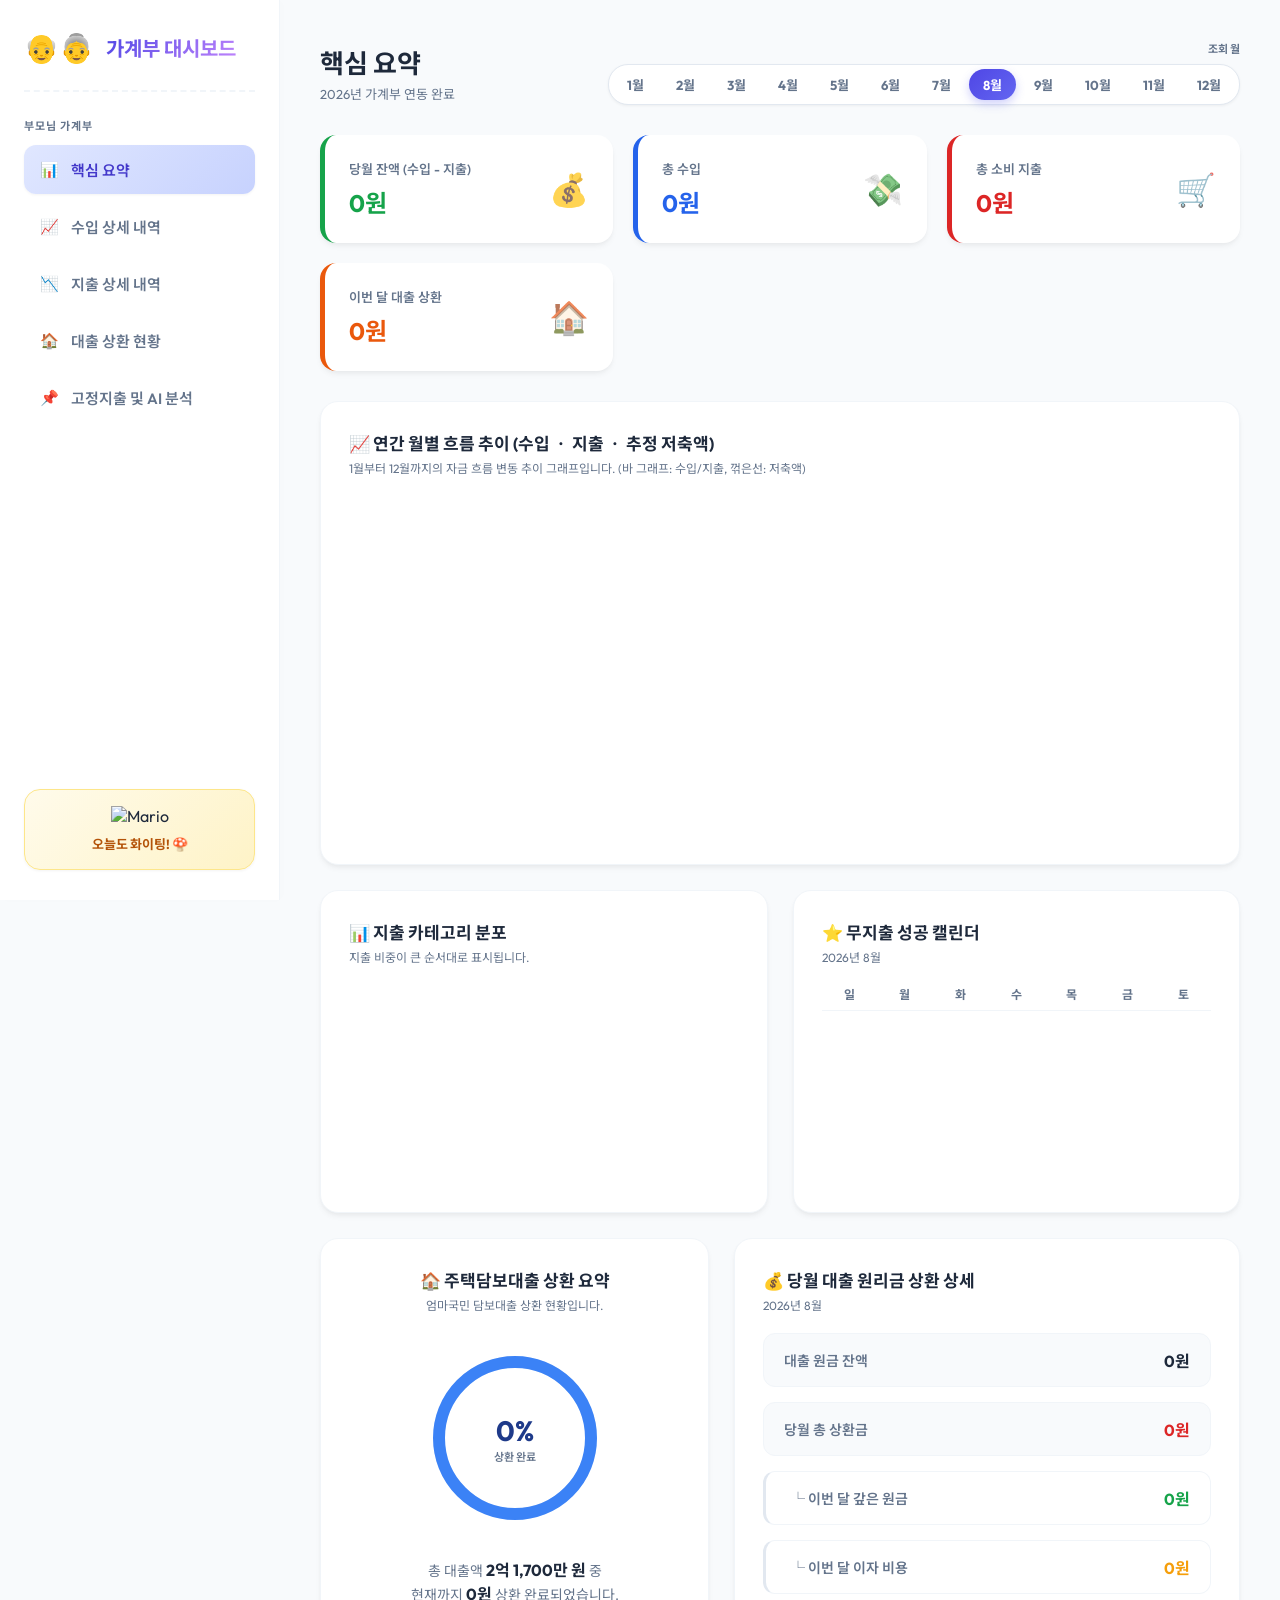
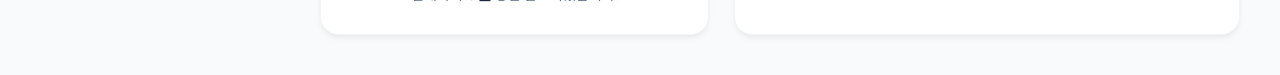
==== public/parents.html @ f51fed5f "Add files via upload" ====
<!DOCTYPE html>
<html lang="ko">
<head>
    <meta charset="UTF-8">
    <meta name="viewport" content="width=device-width, initial-scale=1.0">
    <title>부모님 가계부 대시보드</title>
    <!-- Google Fonts -->
    <link href="https://fonts.googleapis.com/css2?family=Outfit:wght@300;400;600;700&family=Noto+Sans+KR:wght@300;400;500;700&display=swap" rel="stylesheet">
    <!-- Chart.js -->
    <script src="https://cdn.jsdelivr.net/npm/chart.js"></script>
    <script src="https://cdn.jsdelivr.net/npm/marked/marked.min.js"></script>
    <link rel="stylesheet" href="parents.css">
</head>
<body>
    <div class="parents-layout">
        <!-- Left Sidebar (Matching Mockup) -->
        <aside class="sidebar">
            <div class="sidebar-logo">
                <span class="logo-emoji">👴👵</span>
                <h2>가계부 대시보드</h2>
            </div>
            
            <nav class="sidebar-nav">
                <div class="nav-section-title">부모님 가계부</div>
                <ul>
                    <li class="nav-item active" data-tab="overview">
                        <span class="nav-icon">📊</span> 핵심 요약
                    </li>
                    <li class="nav-item" data-tab="income-detail">
                        <span class="nav-icon">📈</span> 수입 상세 내역
                    </li>
                    <li class="nav-item" data-tab="expense-detail">
                        <span class="nav-icon">📉</span> 지출 상세 내역
                    </li>
                    <li class="nav-item" data-tab="loan-status">
                        <span class="nav-icon">🏠</span> 대출 상환 현황
                    </li>
                    <li class="nav-item" data-tab="fixed-analysis">
                        <span class="nav-icon">📌</span> 고정지출 및 AI 분석
                    </li>
                </ul>
            </nav>

            <!-- Fun Mario sticker matching the user mockup -->
            <div class="sidebar-sticker">
                <img src="https://img.icons8.com/color/96/super-mario.png" alt="Mario" class="mario-img">
                <p>오늘도 화이팅! 🍄</p>
            </div>
        </aside>

        <!-- Main Content Area -->
        <main class="main-content">
            <!-- Top Controls (Month selector in mockup pill shape) -->
            <header class="content-header">
                <div class="header-title">
                    <h1 id="activeTabTitle">핵심 요약</h1>
                    <p class="subtitle" id="parentsSourceBadge">2026년 가계부 연동 완료</p>
                </div>
                
                <div class="month-selector">
                    <span class="month-label">조회 월</span>
                    <div class="month-pills" id="monthPills">
                        <!-- Pill buttons 1월 to 12월 will be generated here -->
                    </div>
                </div>
            </header>

            <!-- Stat Cards Row -->
            <section class="stats-row">
                <div class="stat-card savings-border">
                    <div class="stat-info">
                        <h3>당월 잔액 (수입 - 지출)</h3>
                        <p class="stat-value savings-text" id="balanceVal">0원</p>
                    </div>
                    <span class="stat-emoji">💰</span>
                </div>
                
                <div class="stat-card income-border">
                    <div class="stat-info">
                        <h3>총 수입</h3>
                        <p class="stat-value income-text" id="incomeVal">0원</p>
                    </div>
                    <span class="stat-emoji">💸</span>
                </div>

                <div class="stat-card expense-border">
                    <div class="stat-info">
                        <h3>총 소비 지출</h3>
                        <p class="stat-value expense-text" id="expenseVal">0원</p>
                    </div>
                    <span class="stat-emoji">🛒</span>
                </div>

                <div class="stat-card loan-border">
                    <div class="stat-info">
                        <h3>이번 달 대출 상환</h3>
                        <p class="stat-value loan-text" id="loanVal">0원</p>
                    </div>
                    <span class="stat-emoji">🏠</span>
                </div>
            </section>

            <!-- TAB 1: 핵심 요약 (Overview Tab) -->
            <section class="tab-panel active" id="panel-overview">
                
                <!-- Yearly Flow Trend Chart Card (Matching Mockup combination) -->
                <div class="panel-card trend-panel-card" style="margin-bottom: 25px;">
                    <div class="panel-card-header">
                        <h3>📈 연간 월별 흐름 추이 (수입 ㆍ 지출 ㆍ 추정 저축액)</h3>
                        <span class="header-help">1월부터 12월까지의 자금 흐름 변동 추이 그래프입니다. (바 그래프: 수입/지출, 꺾은선: 저축액)</span>
                    </div>
                    <div class="trend-chart-wrapper" style="height: 340px; position: relative;">
                        <canvas id="trendChart"></canvas>
                    </div>
                </div>

                <div class="overview-grid">
                    <!-- Chart Column -->
                    <div class="panel-card chart-panel">
                        <div class="panel-card-header">
                            <h3>📊 지출 카테고리 분포</h3>
                            <span class="header-help">지출 비중이 큰 순서대로 표시됩니다.</span>
                        </div>
                        <div class="chart-wrapper">
                            <canvas id="overviewChart"></canvas>
                        </div>
                    </div>
                    
                    <!-- Calendar / Success Panel -->
                    <div class="panel-card calendar-panel">
                        <div class="panel-card-header">
                            <h3>⭐ 무지출 성공 캘린더</h3>
                            <span class="header-help" id="calMonthTitle">2026년 8월</span>
                        </div>
                        <div class="calendar-layout">
                            <div class="cal-week-header">
                                <div>일</div><div>월</div><div>화</div><div>수</div><div>목</div><div>금</div><div>토</div>
                            </div>
                            <div class="cal-days-grid" id="parentsCalendar"></div>
                        </div>
                    </div>
                </div>

                <!-- Loan visual grid duplicated in overview for discoverability -->
                <div class="loan-visual-grid" style="margin-top: 25px;">
                    <!-- Progress Card -->
                    <div class="panel-card loan-progress-card">
                        <div class="panel-card-header">
                            <h3>🏠 주택담보대출 상환 요약</h3>
                            <span class="header-help">엄마국민 담보대출 상환 현황입니다.</span>
                        </div>
                        <div class="loan-progress-gauge-container">
                            <svg class="progress-ring" width="180" height="180">
                                <circle class="progress-ring-circle-bg" stroke="#f1f5f9" stroke-width="12" fill="transparent" r="76" cx="90" cy="90"/>
                                <circle class="progress-ring-circle" id="loanProgressRingOverview" stroke="#3b82f6" stroke-width="12" fill="transparent" r="76" cx="90" cy="90"/>
                            </svg>
                            <div class="gauge-overlay">
                                <span class="gauge-pct" id="loanGaugePctOverview">0%</span>
                                <span class="gauge-label">상환 완료</span>
                            </div>
                        </div>
                        
                        <div class="loan-gauge-info">
                            <p>총 대출액 <strong>2억 1,700만 원</strong> 중</p>
                            <p>현재까지 <strong id="loanRepaidAmtOverview" class="savings-text">0원</strong> 상환 완료되었습니다.</p>
                        </div>
                    </div>

                    <!-- Details Card -->
                    <div class="panel-card loan-stats-card">
                        <div class="panel-card-header">
                            <h3>💰 당월 대출 원리금 상환 상세</h3>
                            <span class="header-help" id="loanMonthLabelOverview">2026년 8월</span>
                        </div>
                        <div class="loan-numbers-grid">
                            <div class="loan-num-item">
                                <span class="num-label">대출 원금 잔액</span>
                                <span class="num-value" id="loanStatBalanceOverview">0원</span>
                            </div>
                            <div class="loan-num-item">
                                <span class="num-label">당월 총 상환금</span>
                                <span class="num-value expense-text" id="loanStatTotalOverview">0원</span>
                            </div>
                            <div class="loan-num-item highlight">
                                <span class="num-label">└ 이번 달 갚은 원금</span>
                                <span class="num-value savings-text" id="loanStatPrincipalOverview">0원</span>
                            </div>
                            <div class="loan-num-item highlight">
                                <span class="num-label">└ 이번 달 이자 비용</span>
                                <span class="num-value warn-text" id="loanStatInterestOverview">0원</span>
                            </div>
                        </div>
                    </div>
                </div>
            </section>

            <!-- TAB 2: 수입 상세 내역 (Income Detail) -->
            <section class="tab-panel" id="panel-income-detail">
                <div class="panel-card table-panel">
                    <div class="panel-card-header">
                        <h3>📈 수입 상세 항목 리스트</h3>
                        <span class="header-help">이번 달에 입금된 모든 수입 내역입니다.</span>
                    </div>
                    <div class="table-container">
                        <table class="detail-table">
                            <thead>
                                <tr>
                                    <th>날짜</th>
                                    <th>수입 항목(대분류)</th>
                                    <th>상세 분류</th>
                                    <th>내용 / 출처</th>
                                    <th class="text-right">금액</th>
                                </tr>
                            </thead>
                            <tbody id="incomeTableBody">
                                <!-- Dynamic rows -->
                            </tbody>
                        </table>
                    </div>
                </div>
            </section>

            <!-- TAB 3: 지출 상세 내역 (Expense Detail) -->
            <section class="tab-panel" id="panel-expense-detail">
                <div class="panel-card table-panel">
                    <div class="panel-card-header">
                        <h3>📉 소비 및 지출 상세 리스트</h3>
                        <span class="header-help">이번 달에 사용된 모든 지출 내역입니다. (카드값 납부 내역 제외)</span>
                    </div>
                    <div class="table-container">
                        <table class="detail-table">
                            <thead>
                                <tr>
                                    <th>날짜</th>
                                    <th>결제 수단</th>
                                    <th>지출 분류</th>
                                    <th>상세 내역</th>
                                    <th>사용처</th>
                                    <th class="text-right">금액</th>
                                </tr>
                            </thead>
                            <tbody id="expenseTableBody">
                                <!-- Dynamic rows -->
                            </tbody>
                        </table>
                    </div>
                </div>
            </section>

            <!-- TAB 4: 대출 상환 현황 (Loan Status) -->
            <section class="tab-panel" id="panel-loan-status">
                <div class="loan-visual-grid">
                    <!-- Progress Card -->
                    <div class="panel-card loan-progress-card">
                        <div class="panel-card-header">
                            <h3>🏠 주택담보대출 상환 요약</h3>
                            <span class="header-help">엄마국민 담보대출 상환 현황입니다.</span>
                        </div>
                        <div class="loan-progress-gauge-container">
                            <svg class="progress-ring" width="180" height="180">
                                <circle class="progress-ring-circle-bg" stroke="#f1f5f9" stroke-width="12" fill="transparent" r="76" cx="90" cy="90"/>
                                <circle class="progress-ring-circle" id="loanProgressRing" stroke="#3b82f6" stroke-width="12" fill="transparent" r="76" cx="90" cy="90"/>
                            </svg>
                            <div class="gauge-overlay">
                                <span class="gauge-pct" id="loanGaugePct">0%</span>
                                <span class="gauge-label">상환 완료</span>
                            </div>
                        </div>
                        
                        <div class="loan-gauge-info">
                            <p>총 대출액 <strong>2억 1,700만 원</strong> 중</p>
                            <p>현재까지 <strong id="loanRepaidAmt" class="savings-text">0원</strong> 상환 완료되었습니다.</p>
                        </div>
                    </div>

                    <!-- Details Card -->
                    <div class="panel-card loan-stats-card">
                        <div class="panel-card-header">
                            <h3>💰 당월 대출 원리금 상환 상세</h3>
                            <span class="header-help" id="loanMonthLabel">2026년 8월</span>
                        </div>
                        <div class="loan-numbers-grid">
                            <div class="loan-num-item">
                                <span class="num-label">대출 원금 잔액</span>
                                <span class="num-value" id="loanStatBalance">0원</span>
                            </div>
                            <div class="loan-num-item">
                                <span class="num-label">당월 총 상환금</span>
                                <span class="num-value expense-text" id="loanStatTotal">0원</span>
                            </div>
                            <div class="loan-num-item highlight">
                                <span class="num-label">└ 이번 달 갚은 원금</span>
                                <span class="num-value savings-text" id="loanStatPrincipal">0원</span>
                            </div>
                            <div class="loan-num-item highlight">
                                <span class="num-label">└ 이번 달 이자 비용</span>
                                <span class="num-value warn-text" id="loanStatInterest">0원</span>
                            </div>
                        </div>
                    </div>
                </div>
            </section>

            <!-- TAB 5: 고정지출 및 AI 분석 (Fixed Expenses & AI Analysis) -->
            <section class="tab-panel" id="panel-fixed-analysis">
                <div class="loan-visual-grid">
                    <!-- Fixed Expenses Card -->
                    <div class="panel-card table-panel" style="flex: 2;">
                        <div class="panel-card-header">
                            <h3>📌 이 달의 고정지출 내역</h3>
                            <span class="header-help">보험, 대출, 통신비 등 고정적으로 발생하는 지출입니다.</span>
                        </div>
                        <div class="table-container">
                            <table class="detail-table">
                                <thead>
                                    <tr>
                                        <th>날짜</th>
                                        <th>지출 분류</th>
                                        <th>항목 / 내용</th>
                                        <th class="text-right">금액</th>
                                    </tr>
                                </thead>
                                <tbody id="fixedExpenseTableBody">
                                    <!-- Dynamic rows -->
                                </tbody>
                                <tfoot>
                                    <tr style="background-color: #f8fafc; font-weight: bold; color: #0f766e; border-top: 2px solid #cbd5e1;">
                                        <td colspan="3" style="padding: 12px; text-align: center;">고정지출 총 합계</td>
                                        <td id="fixedExpenseTotal" class="text-right" style="padding: 12px; font-size: 1.05rem;">0 원</td>
                                    </tr>
                                </tfoot>
                            </table>
                        </div>
                    </div>
                    
                    <!-- AI Analysis Card -->
                    <div class="panel-card" style="flex: 1; background: linear-gradient(145deg, #f0fdfa, #ecfeff); border-top: 4px solid #14b8a6;">
                        <div class="panel-card-header">
                            <h3 style="color: #0f766e;">🤖 AI 대출 상환 솔루션</h3>
                        </div>
                        <div id="ai-report-content" class="markdown-body" style="padding: 10px 5px; font-size: 0.95rem; line-height: 1.6; color: #334155;">
                            <p class="empty-state" style="text-align: center; color: #64748b;">해당 월의 AI 분석 리포트가 아직 생성되지 않았습니다.</p>
                        </div>
                    </div>
                </div>
            </section>
        </main>
    </div>
    
    <script src="parents.js"></script>
</body>
</html>
---- public/parents.css ----
/* Global Style Variables (Light/Warm Pastel Theme) */
:root {
    --bg-main: #f8fafc;
    --sidebar-bg: #ffffff;
    --card-bg: #ffffff;
    --border-color: #f1f5f9;
    --border-accent: #e2e8f0;
    
    --text-primary: #1e293b;
    --text-secondary: #64748b;
    
    --color-income: #2563eb;       /* Rich Blue */
    --color-expense: #dc2626;      /* Rich Red */
    --color-savings: #16a34a;      /* Rich Green */
    --color-loan: #ea580c;         /* Orange */
    
    --shadow-sm: 0 1px 3px rgba(0,0,0,0.05);
    --shadow-md: 0 4px 6px -1px rgba(0,0,0,0.05), 0 2px 4px -1px rgba(0,0,0,0.03);
    --shadow-lg: 0 10px 15px -3px rgba(0,0,0,0.05), 0 4px 6px -2px rgba(0,0,0,0.02);
}

/* Base resets */
* {
    margin: 0;
    padding: 0;
    box-sizing: border-box;
}

body {
    background-color: var(--bg-main);
    color: var(--text-primary);
    font-family: 'Outfit', 'Noto Sans KR', sans-serif;
    min-height: 100vh;
    overflow-x: hidden;
}

/* Layout Grid */
.parents-layout {
    display: grid;
    grid-template-columns: 280px 1fr;
    min-height: 100vh;
}

@media (max-width: 1024px) {
    .parents-layout {
        grid-template-columns: 1fr;
    }
}

/* Sidebar Styles (Matching Mockup) */
.sidebar {
    background-color: var(--sidebar-bg);
    border-right: 1px solid var(--border-color);
    padding: 30px 24px;
    display: flex;
    flex-direction: column;
    justify-content: space-between;
    height: 100vh;
    position: sticky;
    top: 0;
    box-shadow: 2px 0 10px rgba(0,0,0,0.01);
}

@media (max-width: 1024px) {
    .sidebar {
        height: auto;
        position: relative;
    }
}

.sidebar-logo {
    display: flex;
    align-items: center;
    gap: 12px;
    padding-bottom: 25px;
    border-bottom: 2px dashed var(--border-color);
    margin-bottom: 25px;
}

.logo-emoji {
    font-size: 28px;
}

.sidebar-logo h2 {
    font-size: 20px;
    font-weight: 700;
    background: linear-gradient(135deg, #4f46e5 0%, #c084fc 100%);
    -webkit-background-clip: text;
    -webkit-text-fill-color: transparent;
}

.sidebar-nav {
    flex-grow: 1;
}

.nav-section-title {
    font-size: 11px;
    font-weight: 700;
    color: var(--text-secondary);
    text-transform: uppercase;
    letter-spacing: 1px;
    margin-bottom: 12px;
}

.sidebar-nav ul {
    list-style: none;
    display: flex;
    flex-direction: column;
    gap: 8px;
}

.nav-item {
    display: flex;
    align-items: center;
    gap: 12px;
    padding: 14px 16px;
    border-radius: 12px;
    font-size: 15px;
    font-weight: 600;
    color: var(--text-secondary);
    cursor: pointer;
    transition: all 0.2s ease;
}

.nav-item:hover {
    background-color: var(--bg-main);
    color: var(--text-primary);
}

.nav-item.active {
    background: linear-gradient(135deg, #e0e7ff 0%, #c7d2fe 100%);
    color: #4338ca;
    box-shadow: var(--shadow-sm);
}

/* Sidebar Stickers */
.sidebar-sticker {
    background: linear-gradient(135deg, #fffbeb 0%, #fef3c7 100%);
    border: 1px solid #fde68a;
    border-radius: 16px;
    padding: 16px;
    text-align: center;
    box-shadow: var(--shadow-sm);
}

.mario-img {
    width: 60px;
    height: 60px;
    margin-bottom: 8px;
    animation: bounce 2s infinite;
}

@keyframes bounce {
    0%, 100% { transform: translateY(0); }
    50% { transform: translateY(-8px); }
}

.sidebar-sticker p {
    font-size: 13px;
    font-weight: 700;
    color: #b45309;
}

/* Main Content Area */
.main-content {
    padding: 40px;
    display: flex;
    flex-direction: column;
    gap: 30px;
    max-width: 1400px;
    width: 100%;
    margin: 0 auto;
}

/* Content Header & Pill Selector */
.content-header {
    display: flex;
    justify-content: space-between;
    align-items: center;
    flex-wrap: wrap;
    gap: 20px;
}

.header-title h1 {
    font-size: 26px;
    font-weight: 700;
    color: var(--text-primary);
}

.header-title .subtitle {
    font-size: 13px;
    color: var(--text-secondary);
    margin-top: 4px;
}

.month-selector {
    display: flex;
    flex-direction: column;
    align-items: flex-end;
    gap: 8px;
}

@media (max-width: 768px) {
    .month-selector {
        align-items: flex-start;
    }
}

.month-label {
    font-size: 11px;
    font-weight: 700;
    color: var(--text-secondary);
    text-transform: uppercase;
}

.month-pills {
    display: flex;
    gap: 4px;
    background-color: #fff;
    padding: 4px;
    border-radius: 20px;
    border: 1px solid var(--border-accent);
    box-shadow: var(--shadow-sm);
    flex-wrap: wrap;
}

.month-pill {
    background: transparent;
    border: none;
    color: var(--text-secondary);
    padding: 6px 14px;
    border-radius: 16px;
    font-family: inherit;
    font-size: 13px;
    font-weight: 700;
    cursor: pointer;
    transition: all 0.2s ease;
}

.month-pill:hover {
    color: var(--text-primary);
    background-color: var(--bg-main);
}

.month-pill.active {
    color: #ffffff;
    background: linear-gradient(135deg, #4f46e5 0%, #6366f1 100%);
    box-shadow: 0 4px 10px rgba(99, 102, 241, 0.3);
}

/* Stat Cards Row */
.stats-row {
    display: grid;
    grid-template-columns: repeat(auto-fit, minmax(240px, 1fr));
    gap: 20px;
}

.stat-card {
    background-color: var(--card-bg);
    border-radius: 16px;
    padding: 24px;
    display: flex;
    justify-content: space-between;
    align-items: center;
    box-shadow: var(--shadow-md);
    border-left: 5px solid transparent;
    transition: transform 0.2s ease, box-shadow 0.2s ease;
}

.stat-card:hover {
    transform: translateY(-2px);
    box-shadow: var(--shadow-lg);
}

.stat-card.savings-border { border-left-color: var(--color-savings); }
.stat-card.income-border { border-left-color: var(--color-income); }
.stat-card.expense-border { border-left-color: var(--color-expense); }
.stat-card.loan-border { border-left-color: var(--color-loan); }

.stat-info h3 {
    font-size: 13px;
    color: var(--text-secondary);
    margin-bottom: 6px;
    font-weight: 600;
}

.stat-value {
    font-size: 24px;
    font-weight: 700;
}

.savings-text { color: var(--color-savings); }
.income-text { color: var(--color-income); }
.expense-text { color: var(--color-expense); }
.loan-text { color: var(--color-loan); }
.warn-text { color: #f59e0b; }

.stat-emoji {
    font-size: 32px;
    opacity: 0.8;
}

/* Tabs Toggle Content */
.tab-panel {
    display: none;
    animation: fadeIn 0.4s ease;
}

.tab-panel.active {
    display: block;
}

@keyframes fadeIn {
    from { opacity: 0; transform: translateY(8px); }
    to { opacity: 1; transform: translateY(0); }
}

/* Panel Card Base */
.panel-card {
    background-color: var(--card-bg);
    border: 1px solid var(--border-color);
    border-radius: 18px;
    padding: 28px;
    box-shadow: var(--shadow-md);
}

.panel-card-header {
    margin-bottom: 20px;
}

.panel-card-header h3 {
    font-size: 17px;
    font-weight: 700;
    color: var(--text-primary);
}

.panel-card-header .header-help {
    font-size: 12px;
    color: var(--text-secondary);
    margin-top: 4px;
    display: block;
}

/* Overview Tab Grid */
.overview-grid {
    display: grid;
    grid-template-columns: 1fr 1fr;
    gap: 25px;
}

@media (max-width: 900px) {
    .overview-grid {
        grid-template-columns: 1fr;
    }
}

.chart-panel canvas {
    max-height: 280px;
    width: 100% !important;
}

/* Calendar Grid Layout */
.calendar-layout {
    display: flex;
    flex-direction: column;
    gap: 10px;
}

.cal-week-header {
    display: grid;
    grid-template-columns: repeat(7, 1fr);
    text-align: center;
    font-size: 12px;
    font-weight: 700;
    color: var(--text-secondary);
    border-bottom: 1px solid var(--border-color);
    padding-bottom: 8px;
}

.cal-days-grid {
    display: grid;
    grid-template-columns: repeat(7, 1fr);
    gap: 6px;
}

.parents-cal-day {
    aspect-ratio: 1.1;
    border-radius: 10px;
    background-color: var(--bg-main);
    border: 1px solid var(--border-color);
    display: flex;
    flex-direction: column;
    align-items: center;
    justify-content: center;
    font-size: 13px;
    font-weight: 600;
    color: var(--text-secondary);
    position: relative;
    transition: background 0.2s ease;
}

.parents-cal-day.empty {
    background: transparent;
    border: none;
}

.parents-cal-day.today {
    border: 2px solid #6366f1;
    color: #4f46e5;
}

.parents-cal-day.no-spend {
    background-color: #dcfce7;
    border-color: #86efac;
    color: #15803d;
    font-weight: 700;
}

.parents-cal-day.no-spend::after {
    content: "⭐";
    font-size: 9px;
    position: absolute;
    bottom: 2px;
}

/* Detailed Tables */
.table-panel {
    width: 100%;
}

.table-container {
    overflow-x: auto;
}

.detail-table {
    width: 100%;
    border-collapse: collapse;
    text-align: left;
    font-size: 14px;
}

.detail-table th {
    background-color: var(--bg-main);
    color: var(--text-secondary);
    font-weight: 700;
    padding: 14px 18px;
    border-bottom: 2px solid var(--border-accent);
}

.detail-table td {
    padding: 14px 18px;
    border-bottom: 1px solid var(--border-color);
    font-weight: 500;
    color: var(--text-primary);
}

.detail-table tbody tr:hover {
    background-color: var(--bg-main);
}

.detail-table .text-right {
    text-align: right;
}

.table-no-data {
    text-align: center;
    padding: 30px;
    color: var(--text-secondary);
    font-style: italic;
}

/* Loan Visual Grid */
.loan-visual-grid {
    display: grid;
    grid-template-columns: 1fr 1.3fr;
    gap: 25px;
}

@media (max-width: 900px) {
    .loan-visual-grid {
        grid-template-columns: 1fr;
    }
}

.loan-progress-card {
    display: flex;
    flex-direction: column;
    align-items: center;
    text-align: center;
}

.loan-progress-gauge-container {
    position: relative;
    width: 180px;
    height: 180px;
    margin: 15px 0;
}

.progress-ring {
    transform: rotate(-90deg);
}

.progress-ring-circle {
    transition: stroke-dashoffset 0.5s ease;
    stroke-linecap: round;
}

.gauge-overlay {
    position: absolute;
    top: 50%;
    left: 50%;
    transform: translate(-50%, -50%);
    display: flex;
    flex-direction: column;
    align-items: center;
}

.gauge-pct {
    font-size: 28px;
    font-weight: 700;
    color: #1e3a8a;
}

.gauge-label {
    font-size: 11px;
    color: var(--text-secondary);
    text-transform: uppercase;
    font-weight: 600;
}

.loan-gauge-info {
    margin-top: 15px;
    font-size: 14px;
    line-height: 1.5;
    color: var(--text-secondary);
}

.loan-gauge-info strong {
    color: var(--text-primary);
    font-size: 16px;
}

.loan-numbers-grid {
    display: flex;
    flex-direction: column;
    gap: 15px;
}

.loan-num-item {
    display: flex;
    justify-content: space-between;
    align-items: center;
    padding: 14px 20px;
    background-color: var(--bg-main);
    border-radius: 12px;
    border: 1px solid var(--border-color);
}

.loan-num-item .num-label {
    font-size: 14px;
    font-weight: 600;
    color: var(--text-secondary);
}

.loan-num-item .num-value {
    font-size: 16px;
    font-weight: 700;
}

.loan-num-item.highlight {
    background-color: #ffffff;
    border-left: 3px solid var(--border-accent);
    padding-left: 25px;
}
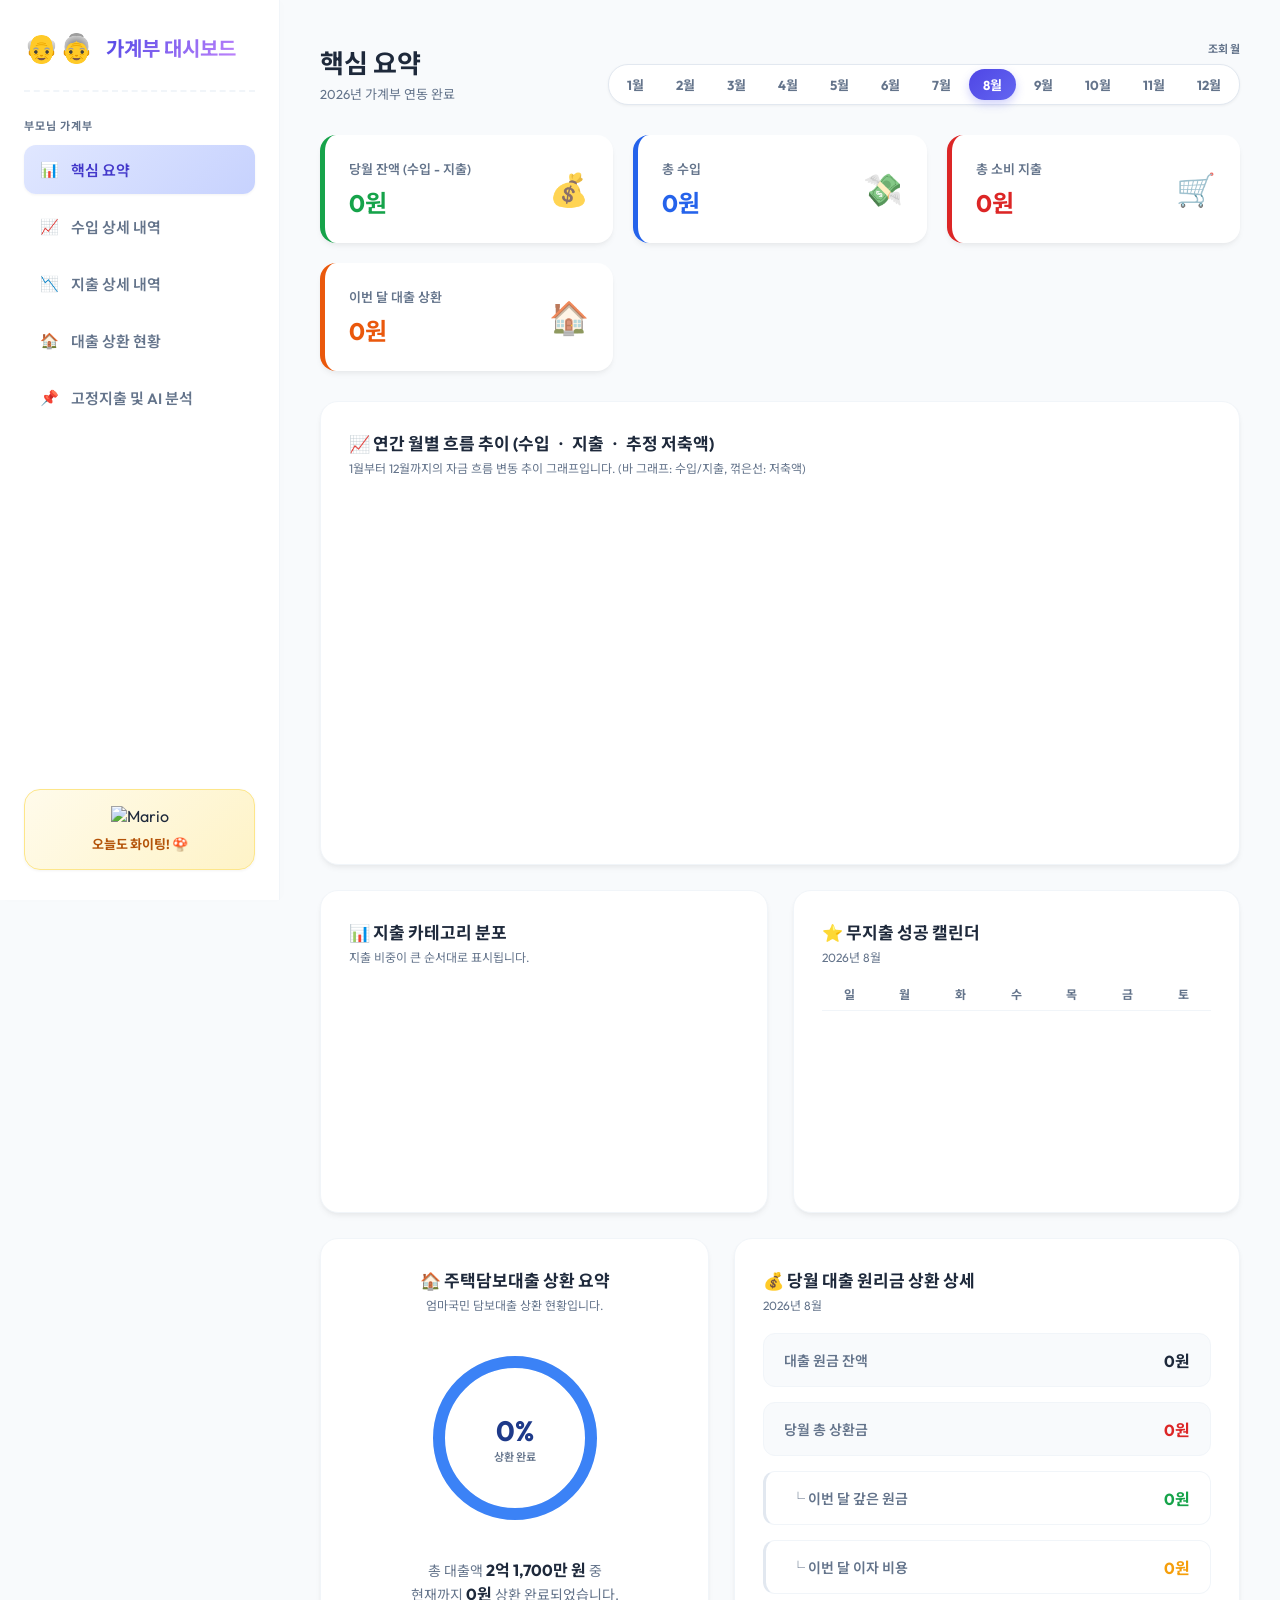
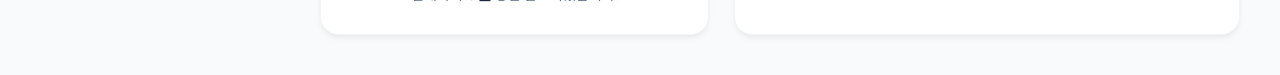
==== commit 147e8afb: "Add files via upload" ====
--- a/public/parents.html
+++ b/public/parents.html
@@ -303,7 +303,7 @@
 
             <!-- TAB 5: 고정지출 및 AI 분석 (Fixed Expenses & AI Analysis) -->
             <section class="tab-panel" id="panel-fixed-analysis">
-                <div class="loan-visual-grid">
+                <div class="fixed-ai-grid">
                     <!-- Fixed Expenses Card -->
                     <div class="panel-card table-panel" style="flex: 2;">
                         <div class="panel-card-header">
--- a/public/parents.css
+++ b/public/parents.css
@@ -482,6 +482,12 @@
     }
 }
 
+.fixed-ai-grid {
+    display: flex;
+    flex-direction: column;
+    gap: 25px;
+}
+
 .loan-progress-card {
     display: flex;
     flex-direction: column;
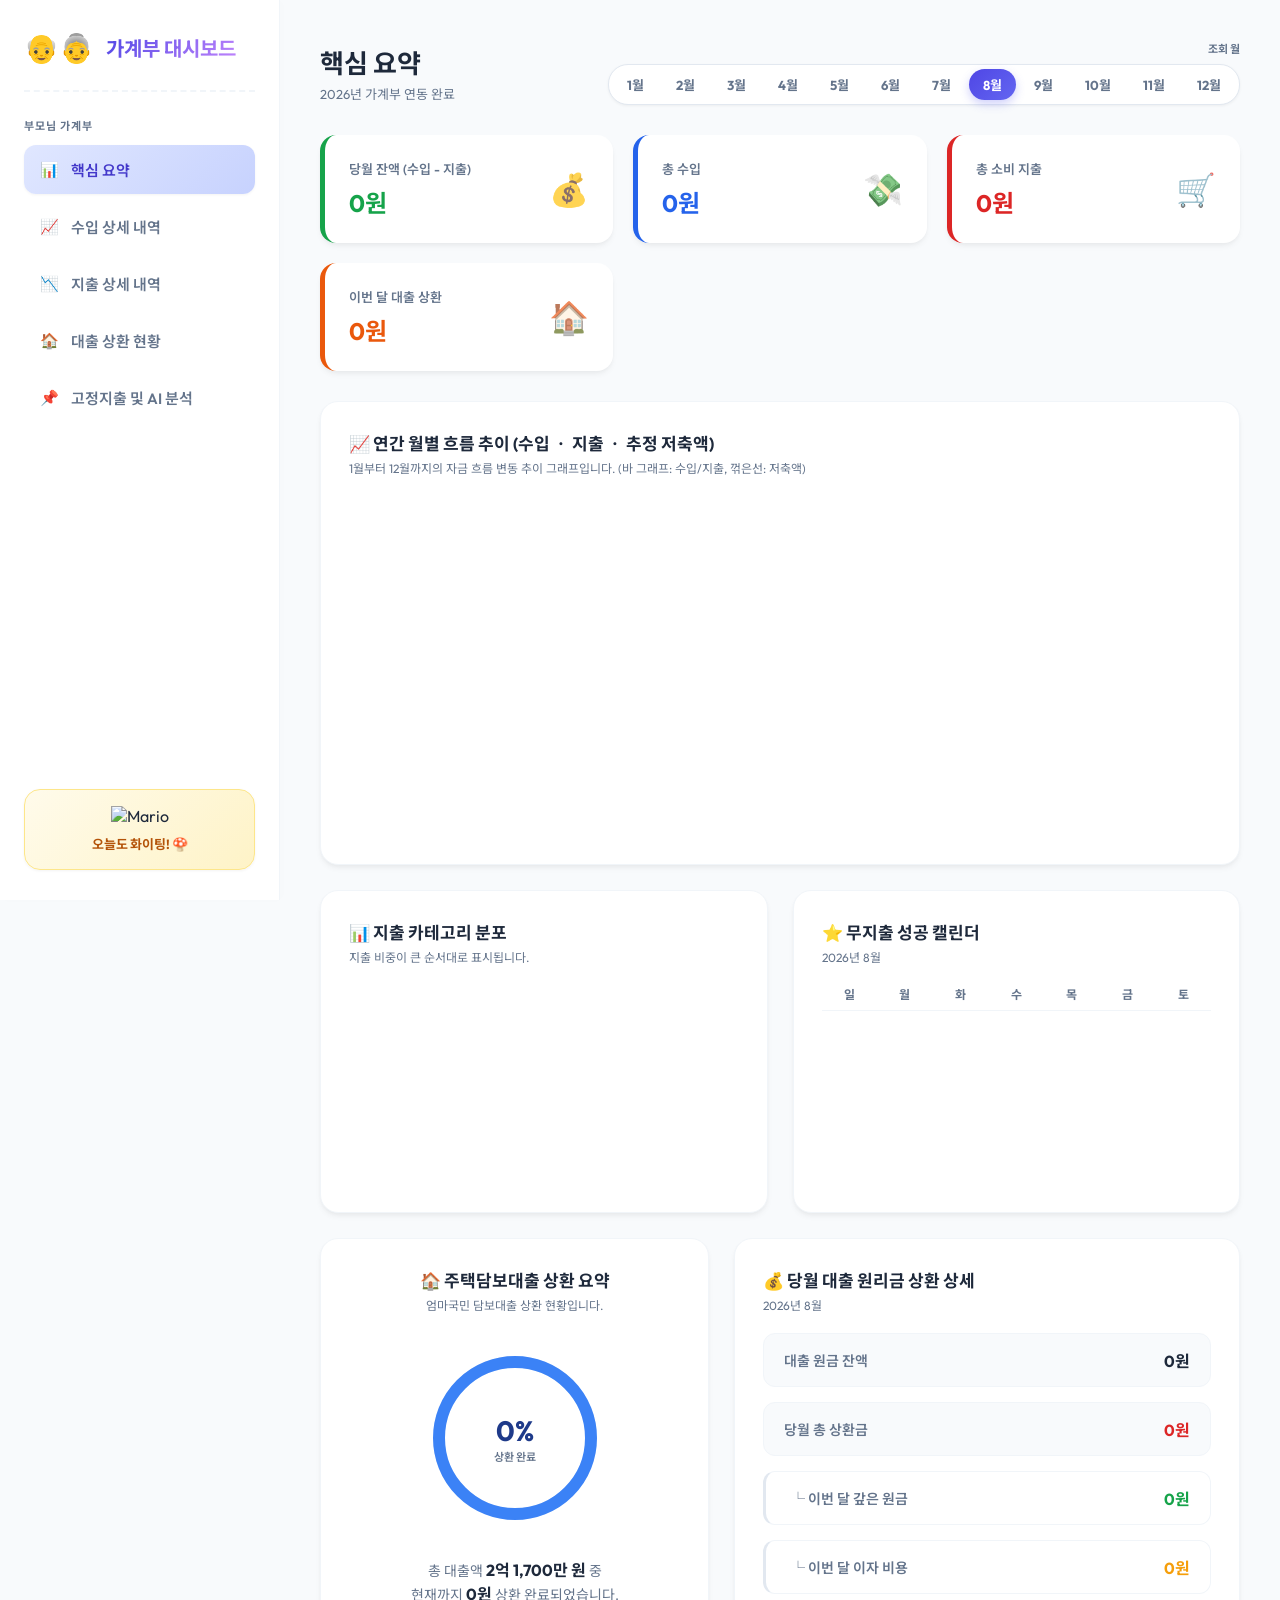
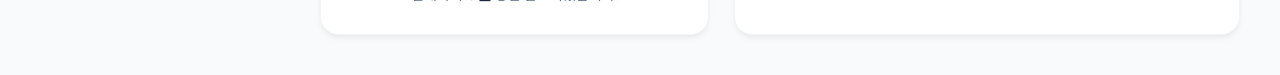
==== commit f2d41f06: "Add files via upload" ====
--- a/public/parents.html
+++ b/public/parents.html
@@ -207,8 +207,7 @@
                                 <tr>
                                     <th>날짜</th>
                                     <th>수입 항목(대분류)</th>
-                                    <th>상세 분류</th>
-                                    <th>내용 / 출처</th>
+                                    <th>내용 (입금자명 등)</th>
                                     <th class="text-right">금액</th>
                                 </tr>
                             </thead>
@@ -235,7 +234,6 @@
                                     <th>결제 수단</th>
                                     <th>지출 분류</th>
                                     <th>상세 내역</th>
-                                    <th>사용처</th>
                                     <th class="text-right">금액</th>
                                 </tr>
                             </thead>
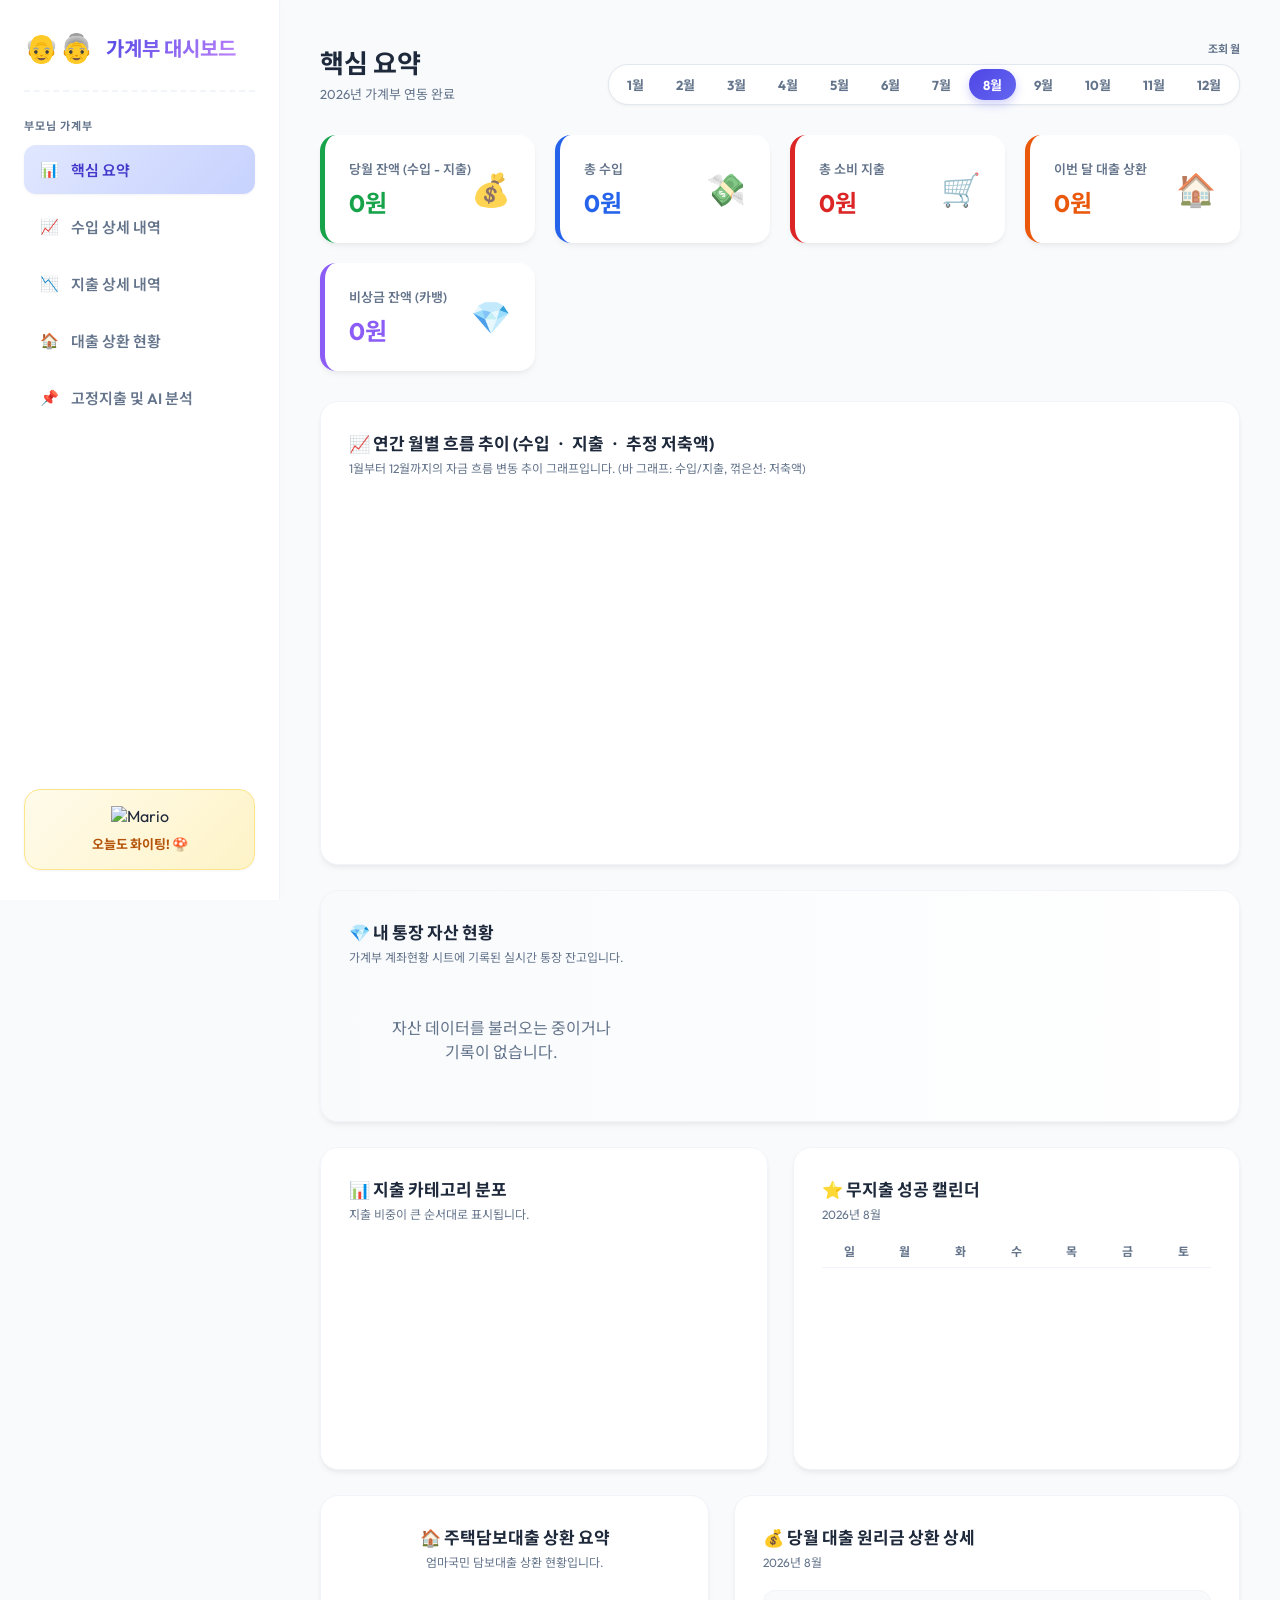
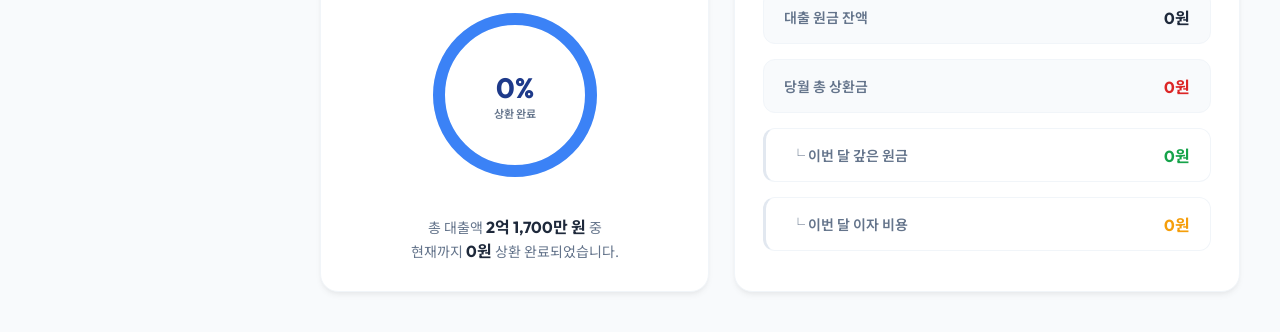
==== commit 8a10b8c9: "Add files via upload" ====
--- a/public/parents.html
+++ b/public/parents.html
@@ -98,6 +98,14 @@
                     </div>
                     <span class="stat-emoji">🏠</span>
                 </div>
+                
+                <div class="stat-card asset-border">
+                    <div class="stat-info">
+                        <h3>비상금 잔액 (카뱅)</h3>
+                        <p class="stat-value asset-text" id="safeBoxVal">0원</p>
+                    </div>
+                    <span class="stat-emoji">💎</span>
+                </div>
             </section>
 
             <!-- TAB 1: 핵심 요약 (Overview Tab) -->
@@ -115,6 +123,17 @@
                 </div>
 
                 <div class="overview-grid">
+                    <!-- Asset Balance Panel -->
+                    <div class="panel-card asset-panel" style="grid-column: 1 / -1; background: linear-gradient(to right, #f8fafc, #ffffff);">
+                        <div class="panel-card-header">
+                            <h3>💎 내 통장 자산 현황</h3>
+                            <span class="header-help">가계부 계좌현황 시트에 기록된 실시간 통장 잔고입니다.</span>
+                        </div>
+                        <div class="asset-list-container" id="assetListContainer">
+                            <p style="padding:15px; color:#64748b; text-align:center;">자산 데이터를 불러오는 중이거나 기록이 없습니다.</p>
+                        </div>
+                    </div>
+                    
                     <!-- Chart Column -->
                     <div class="panel-card chart-panel">
                         <div class="panel-card-header">
--- a/public/parents.css
+++ b/public/parents.css
@@ -181,6 +181,42 @@
     gap: 20px;
 }
 
+/* Asset List Styles */
+.asset-list-container {
+    display: grid;
+    grid-template-columns: repeat(auto-fill, minmax(250px, 1fr));
+    gap: 15px;
+    padding: 15px 20px;
+}
+.asset-item-card {
+    background: #ffffff;
+    border: 1px solid #e2e8f0;
+    border-radius: 12px;
+    padding: 16px;
+    display: flex;
+    justify-content: space-between;
+    align-items: center;
+    box-shadow: 0 1px 3px rgba(0,0,0,0.05);
+}
+.asset-item-info h4 {
+    margin: 0 0 5px 0;
+    color: #334155;
+    font-size: 1.05rem;
+}
+.asset-item-info p {
+    margin: 0;
+    color: #64748b;
+    font-size: 0.85rem;
+}
+.asset-item-val {
+    font-weight: 700;
+    font-size: 1.25rem;
+    color: #0f172a;
+}
+.asset-item-val.safebox-highlight {
+    color: #8b5cf6;
+}
+
 .header-title h1 {
     font-size: 26px;
     font-weight: 700;
@@ -251,7 +287,7 @@
 /* Stat Cards Row */
 .stats-row {
     display: grid;
-    grid-template-columns: repeat(auto-fit, minmax(240px, 1fr));
+    grid-template-columns: repeat(auto-fit, minmax(200px, 1fr));
     gap: 20px;
 }
 
@@ -276,6 +312,7 @@
 .stat-card.income-border { border-left-color: var(--color-income); }
 .stat-card.expense-border { border-left-color: var(--color-expense); }
 .stat-card.loan-border { border-left-color: var(--color-loan); }
+.stat-card.asset-border { border-left-color: #8b5cf6; }
 
 .stat-info h3 {
     font-size: 13px;
@@ -293,6 +330,7 @@
 .income-text { color: var(--color-income); }
 .expense-text { color: var(--color-expense); }
 .loan-text { color: var(--color-loan); }
+.asset-text { color: #8b5cf6; }
 .warn-text { color: #f59e0b; }
 
 .stat-emoji {
@@ -445,6 +483,7 @@
     font-weight: 700;
     padding: 14px 18px;
     border-bottom: 2px solid var(--border-accent);
+    white-space: nowrap;
 }
 
 .detail-table td {
@@ -452,6 +491,14 @@
     border-bottom: 1px solid var(--border-color);
     font-weight: 500;
     color: var(--text-primary);
+    white-space: nowrap;
+}
+
+@media (max-width: 768px) {
+    .detail-table th, .detail-table td {
+        padding: 10px 12px;
+        font-size: 13px;
+    }
 }
 
 .detail-table tbody tr:hover {
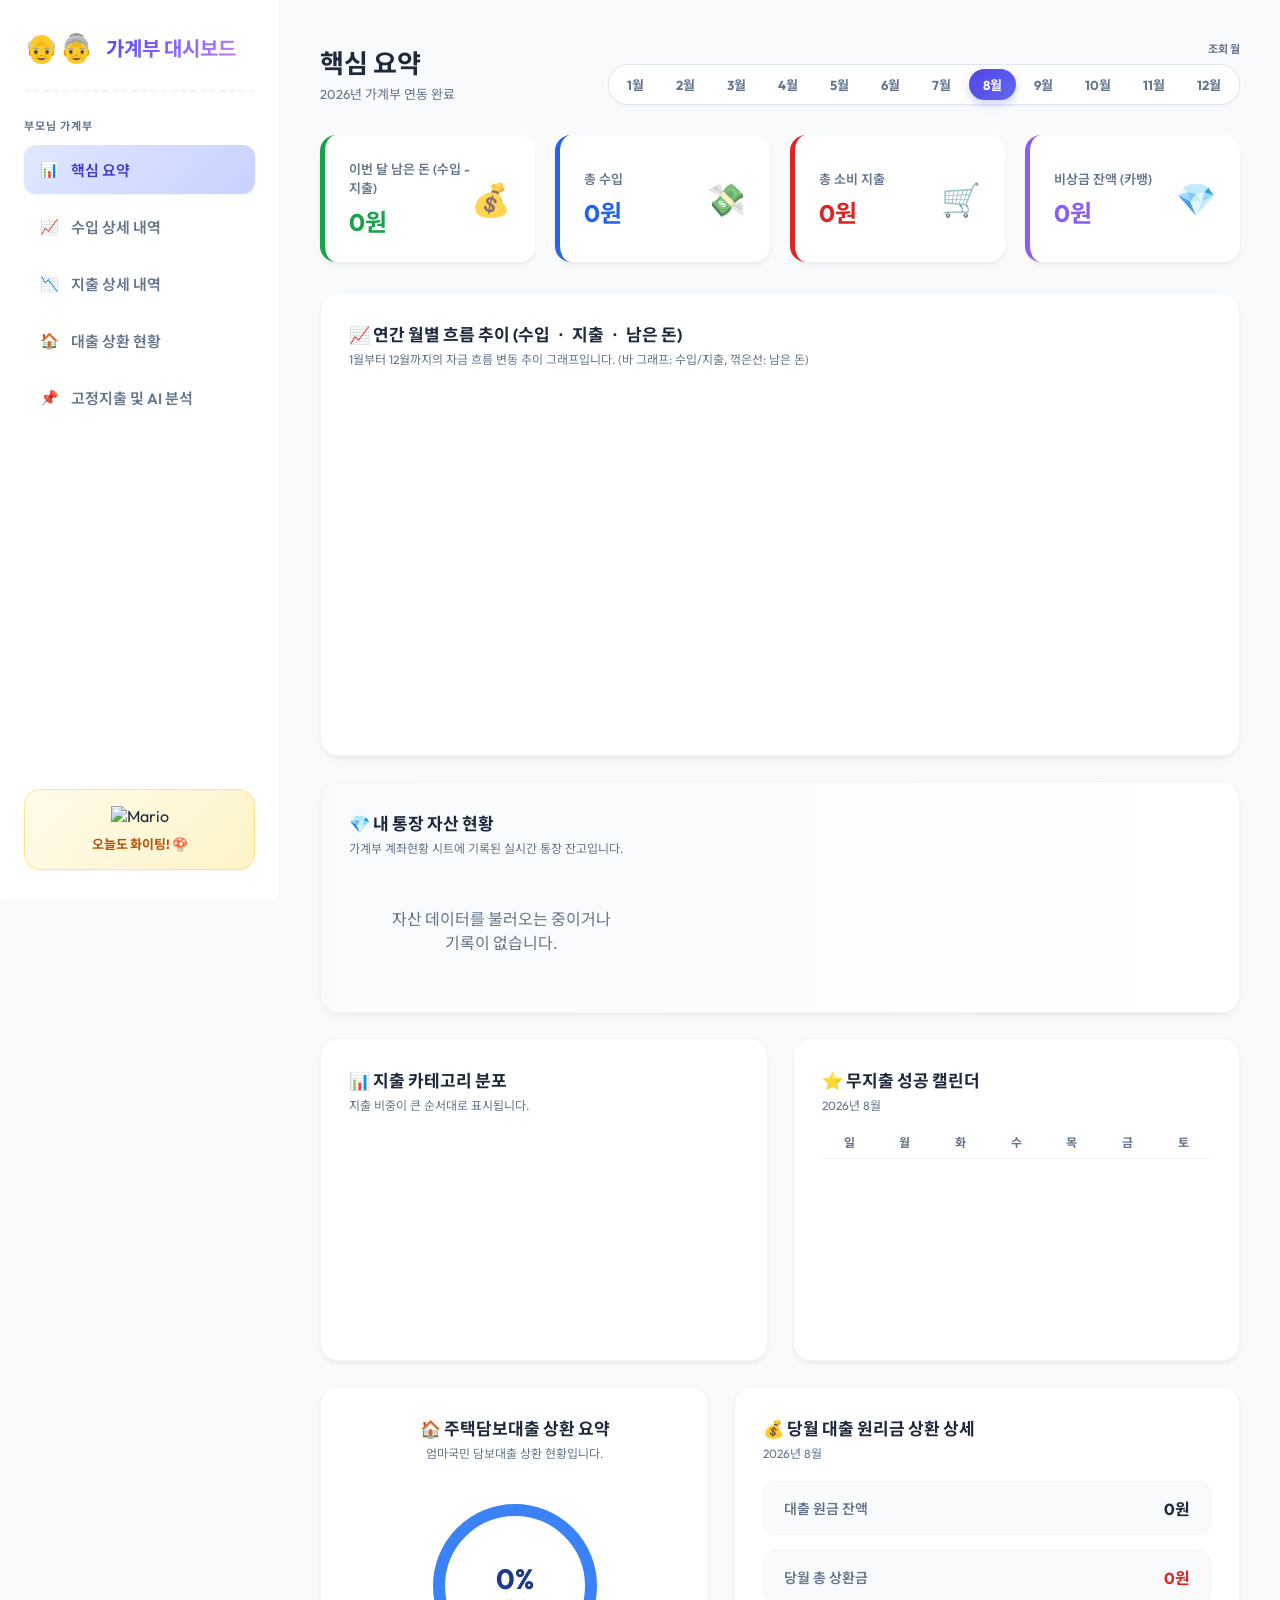
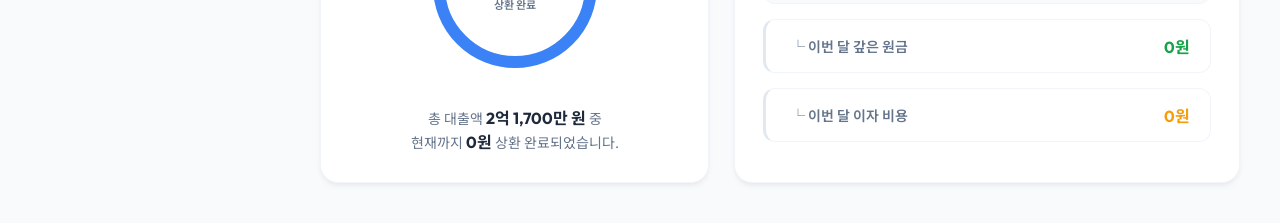
==== commit ab823a33: "Add files via upload" ====
--- a/public/parents.html
+++ b/public/parents.html
@@ -69,7 +69,7 @@
             <section class="stats-row">
                 <div class="stat-card savings-border">
                     <div class="stat-info">
-                        <h3>당월 잔액 (수입 - 지출)</h3>
+                        <h3>이번 달 남은 돈 (수입 - 지출)</h3>
                         <p class="stat-value savings-text" id="balanceVal">0원</p>
                     </div>
                     <span class="stat-emoji">💰</span>
@@ -91,14 +91,7 @@
                     <span class="stat-emoji">🛒</span>
                 </div>
 
-                <div class="stat-card loan-border">
-                    <div class="stat-info">
-                        <h3>이번 달 대출 상환</h3>
-                        <p class="stat-value loan-text" id="loanVal">0원</p>
-                    </div>
-                    <span class="stat-emoji">🏠</span>
-                </div>
-                
+
                 <div class="stat-card asset-border">
                     <div class="stat-info">
                         <h3>비상금 잔액 (카뱅)</h3>
@@ -114,8 +107,8 @@
                 <!-- Yearly Flow Trend Chart Card (Matching Mockup combination) -->
                 <div class="panel-card trend-panel-card" style="margin-bottom: 25px;">
                     <div class="panel-card-header">
-                        <h3>📈 연간 월별 흐름 추이 (수입 ㆍ 지출 ㆍ 추정 저축액)</h3>
-                        <span class="header-help">1월부터 12월까지의 자금 흐름 변동 추이 그래프입니다. (바 그래프: 수입/지출, 꺾은선: 저축액)</span>
+                        <h3>📈 연간 월별 흐름 추이 (수입 ㆍ 지출 ㆍ 남은 돈)</h3>
+                        <span class="header-help">1월부터 12월까지의 자금 흐름 변동 추이 그래프입니다. (바 그래프: 수입/지출, 꺾은선: 남은 돈)</span>
                     </div>
                     <div class="trend-chart-wrapper" style="height: 340px; position: relative;">
                         <canvas id="trendChart"></canvas>
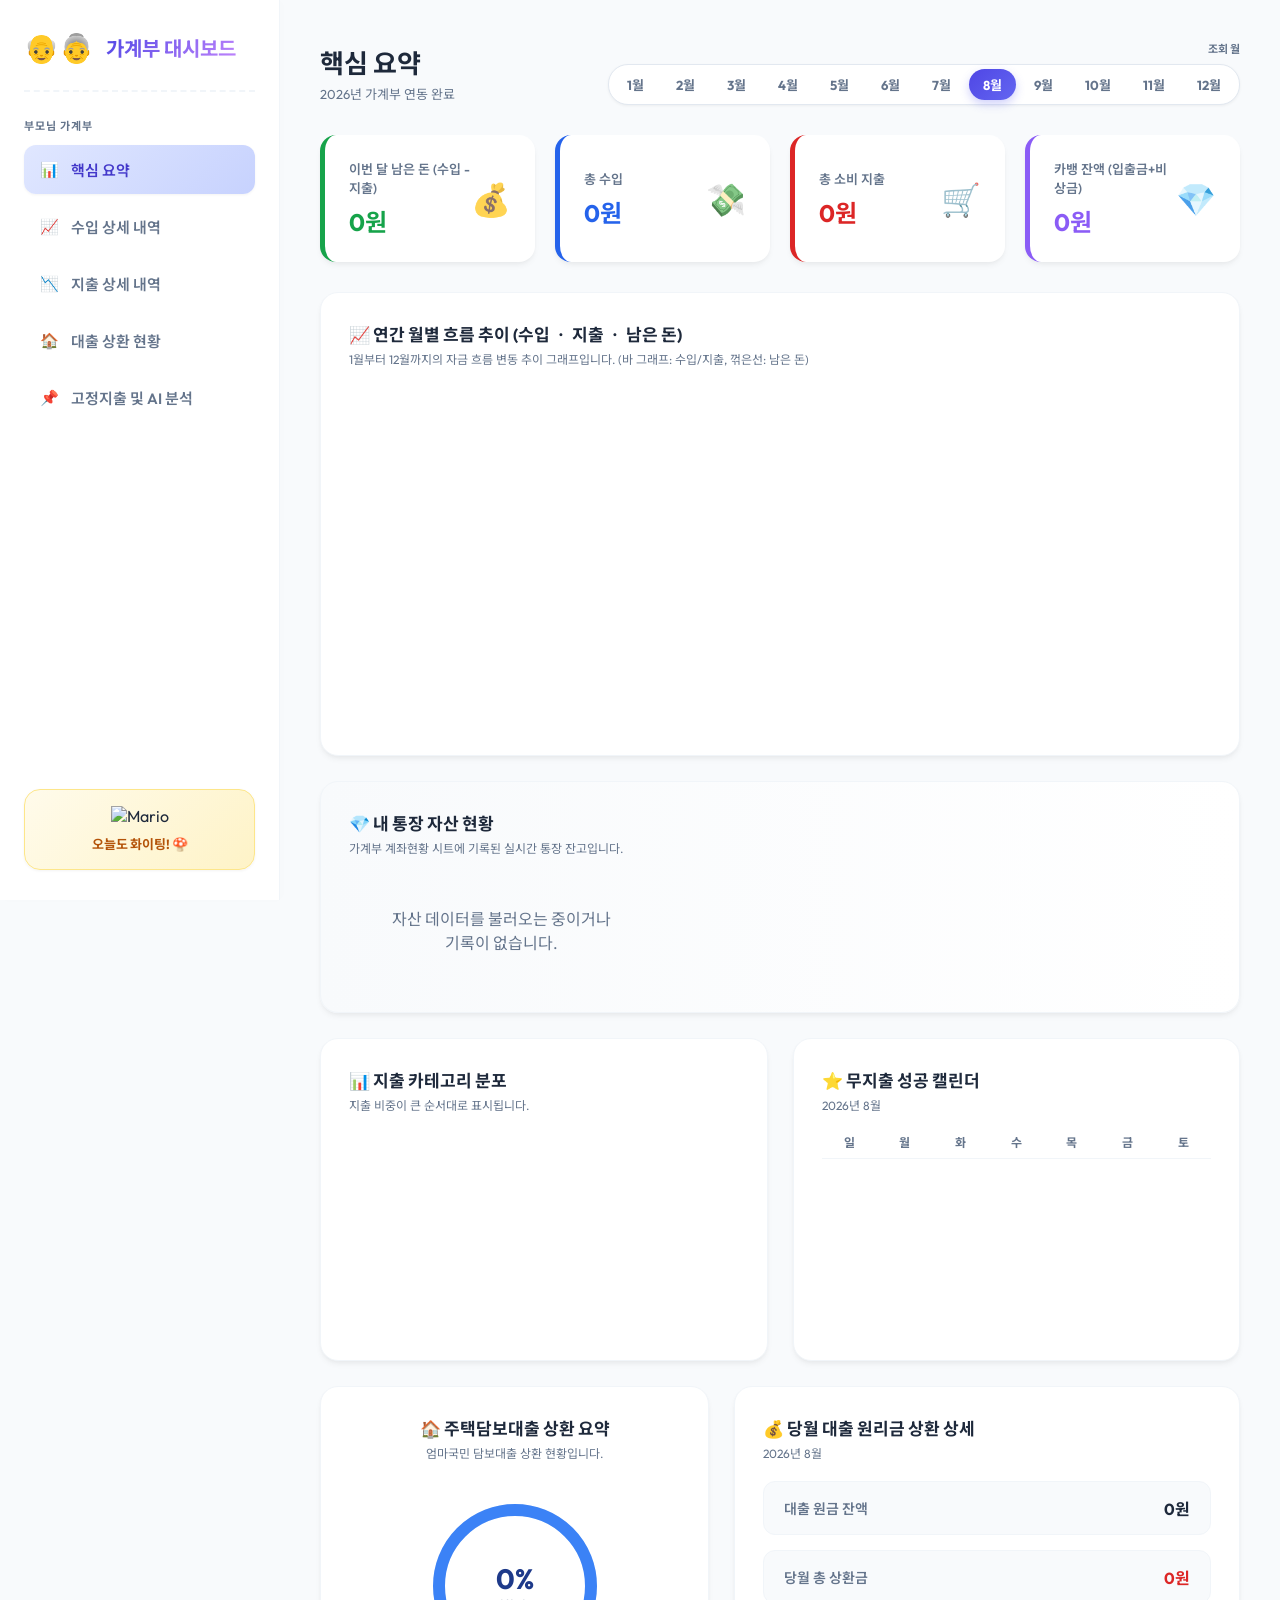
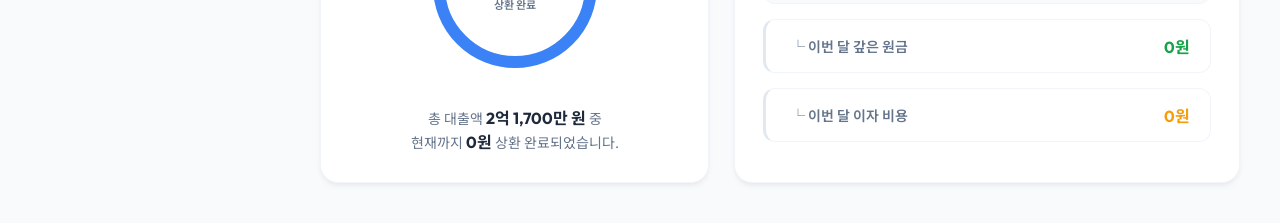
==== commit c998c307: "Add files via upload" ====
--- a/public/parents.html
+++ b/public/parents.html
@@ -94,7 +94,7 @@
 
                 <div class="stat-card asset-border">
                     <div class="stat-info">
-                        <h3>비상금 잔액 (카뱅)</h3>
+                        <h3>카뱅 잔액 (입출금+비상금)</h3>
                         <p class="stat-value asset-text" id="safeBoxVal">0원</p>
                     </div>
                     <span class="stat-emoji">💎</span>
